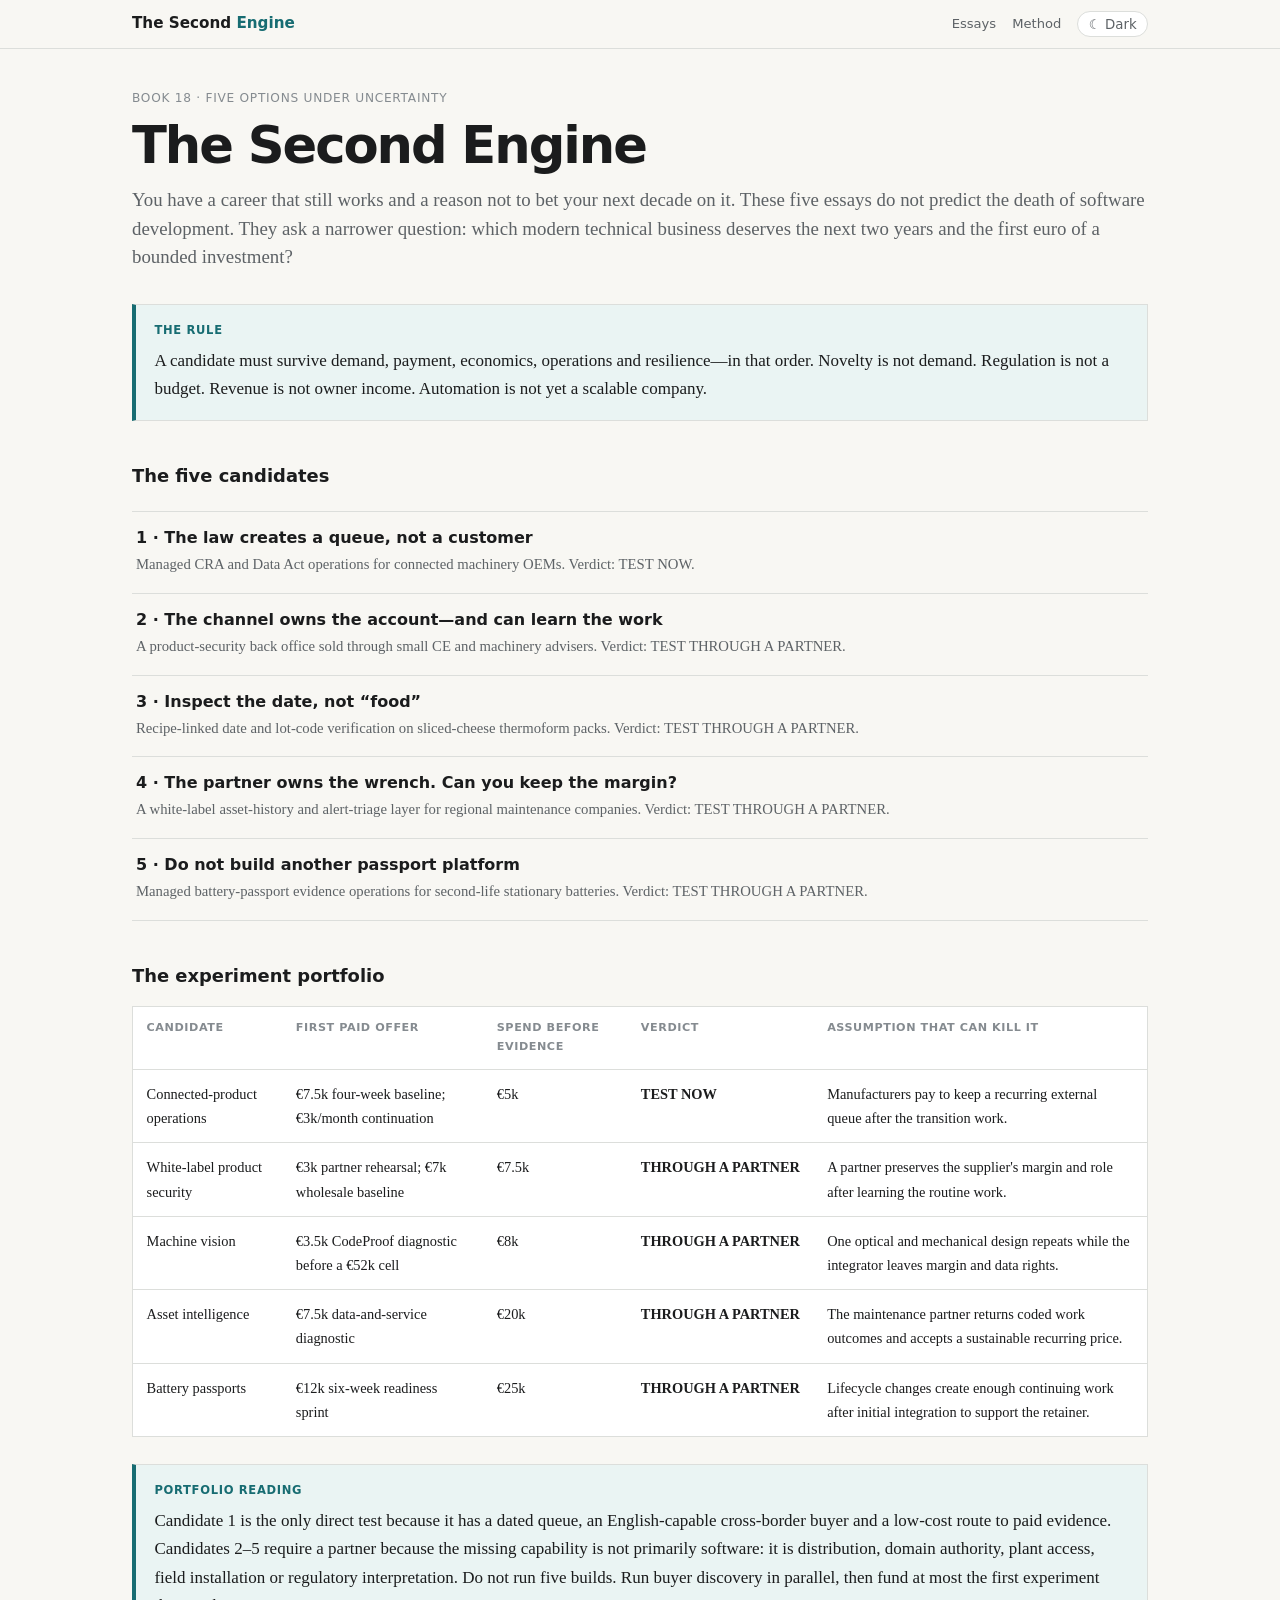
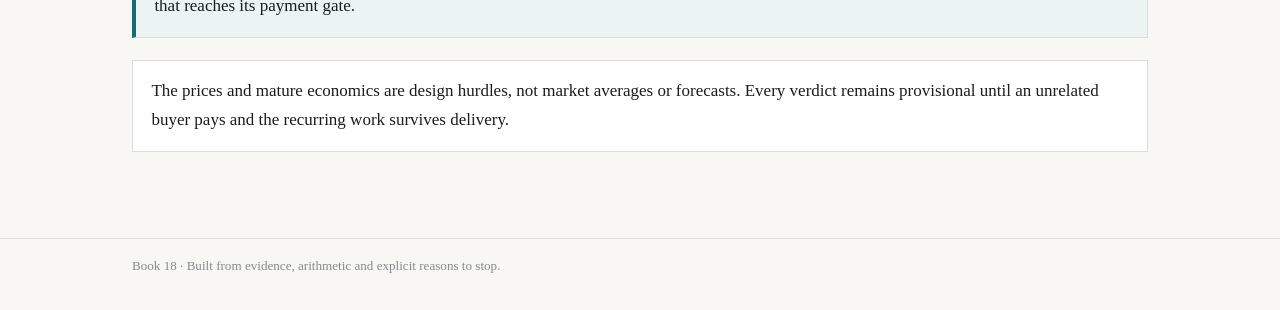
==== index.html @ 70248359 "Publish The Second Engine" ====
<!doctype html>
<html lang="en">
<head>
<meta charset="utf-8">
<meta name="viewport" content="width=device-width, initial-scale=1">
<title>The Second Engine — five businesses tested before commitment</title>
<meta name="description" content="Five evidence-led essays testing modern technical businesses for an experienced developer building a second engine before 2030.">
<link rel="stylesheet" href="static/style.css">
<script src="static/theme.js"></script>
</head>
<body>
<header class="site-header"><div class="wrap">
  <a class="brand" href="index.html">The Second <span>Engine</span></a>
  <nav class="site-nav"><a href="index.html">Essays</a><a href="about.html">Method</a><button class="theme-toggle" type="button">☾ Dark</button></nav>
</div></header>
<main class="wrap wide">
  <p class="kicker">Book 18 · Five options under uncertainty</p>
  <h1>The Second Engine</h1>
  <p class="lede">You have a career that still works and a reason not to bet your next decade on it. These five essays do not predict the death of software development. They ask a narrower question: which modern technical business deserves the next two years and the first euro of a bounded investment?</p>

  <div class="decision"><span class="tag">The rule</span>A candidate must survive demand, payment, economics, operations and resilience—in that order. Novelty is not demand. Regulation is not a budget. Revenue is not owner income. Automation is not yet a scalable company.</div>

  <h2>The five candidates</h2>
  <ol class="toc">
    <li><a href="chapters/01-connected-product-operations.html"><strong>1 · The law creates a queue, not a customer</strong><span>Managed CRA and Data Act operations for connected machinery OEMs. Verdict: TEST NOW.</span></a></li>
    <li><a href="chapters/02-white-label-product-security.html"><strong>2 · The channel owns the account—and can learn the work</strong><span>A product-security back office sold through small CE and machinery advisers. Verdict: TEST THROUGH A PARTNER.</span></a></li>
    <li><a href="chapters/03-machine-vision-food.html"><strong>3 · Inspect the date, not “food”</strong><span>Recipe-linked date and lot-code verification on sliced-cheese thermoform packs. Verdict: TEST THROUGH A PARTNER.</span></a></li>
    <li><a href="chapters/04-asset-intelligence.html"><strong>4 · The partner owns the wrench. Can you keep the margin?</strong><span>A white-label asset-history and alert-triage layer for regional maintenance companies. Verdict: TEST THROUGH A PARTNER.</span></a></li>
    <li><a href="chapters/05-product-passports.html"><strong>5 · Do not build another passport platform</strong><span>Managed battery-passport evidence operations for second-life stationary batteries. Verdict: TEST THROUGH A PARTNER.</span></a></li>
  </ol>

  <h2>The experiment portfolio</h2>
  <div class="table-wrap"><table>
    <thead><tr><th>Candidate</th><th>First paid offer</th><th>Spend before evidence</th><th>Verdict</th><th>Assumption that can kill it</th></tr></thead>
    <tbody>
      <tr><td>Connected-product operations</td><td>€7.5k four-week baseline; €3k/month continuation</td><td>€5k</td><td><span class="fit">TEST NOW</span></td><td>Manufacturers pay to keep a recurring external queue after the transition work.</td></tr>
      <tr><td>White-label product security</td><td>€3k partner rehearsal; €7k wholesale baseline</td><td>€7.5k</td><td><span class="fit">THROUGH A PARTNER</span></td><td>A partner preserves the supplier's margin and role after learning the routine work.</td></tr>
      <tr><td>Machine vision</td><td>€3.5k CodeProof diagnostic before a €52k cell</td><td>€8k</td><td><span class="fit">THROUGH A PARTNER</span></td><td>One optical and mechanical design repeats while the integrator leaves margin and data rights.</td></tr>
      <tr><td>Asset intelligence</td><td>€7.5k data-and-service diagnostic</td><td>€20k</td><td><span class="fit">THROUGH A PARTNER</span></td><td>The maintenance partner returns coded work outcomes and accepts a sustainable recurring price.</td></tr>
      <tr><td>Battery passports</td><td>€12k six-week readiness sprint</td><td>€25k</td><td><span class="fit">THROUGH A PARTNER</span></td><td>Lifecycle changes create enough continuing work after initial integration to support the retainer.</td></tr>
    </tbody>
  </table></div>

  <div class="decision"><span class="tag">Portfolio reading</span>Candidate 1 is the only direct test because it has a dated queue, an English-capable cross-border buyer and a low-cost route to paid evidence. Candidates 2–5 require a partner because the missing capability is not primarily software: it is distribution, domain authority, plant access, field installation or regulatory interpretation. Do not run five builds. Run buyer discovery in parallel, then fund at most the first experiment that reaches its payment gate.</div>

  <p class="note">The prices and mature economics are design hurdles, not market averages or forecasts. Every verdict remains provisional until an unrelated buyer pays and the recurring work survives delivery.</p>
</main>
<footer class="site-footer"><div class="wrap"><p>Book 18 · Built from evidence, arithmetic and explicit reasons to stop.</p></div></footer>
</body>
</html>
---- static/style.css ----
:root {
  --bg: #f8f7f3;
  --raised: #fff;
  --ink: #1b1c1d;
  --soft: #5d6266;
  --faint: #858b90;
  --rule: #dcdedb;
  --accent: #176c72;
  --accent-bg: #eaf4f3;
  --warn: #9a4e26;
  --warn-bg: #f8eee7;
  --measure: 42rem;
  --wide: 66rem;
}

:root[data-theme="dark"] {
  --bg: #141718;
  --raised: #1c2021;
  --ink: #e9eceb;
  --soft: #a8b0b0;
  --faint: #798182;
  --rule: #303637;
  --accent: #65bdc0;
  --accent-bg: #172a2b;
  --warn: #e29a6f;
  --warn-bg: #2c201b;
}

@media (prefers-color-scheme: dark) {
  :root:not([data-theme="light"]) {
    --bg: #141718;
    --raised: #1c2021;
    --ink: #e9eceb;
    --soft: #a8b0b0;
    --faint: #798182;
    --rule: #303637;
    --accent: #65bdc0;
    --accent-bg: #172a2b;
    --warn: #e29a6f;
    --warn-bg: #2c201b;
  }
}

* { box-sizing: border-box; }
html { -webkit-text-size-adjust: 100%; }
body {
  margin: 0;
  background: var(--bg);
  color: var(--ink);
  font: 400 1.0625rem/1.68 Charter, "Bitstream Charter", "Iowan Old Style", Georgia, serif;
  text-rendering: optimizeLegibility;
}
.wrap { max-width: var(--measure); margin: 0 auto; padding: 0 1.25rem; }
.wrap.wide { max-width: var(--wide); }

.site-header {
  position: sticky;
  top: 0;
  z-index: 10;
  border-bottom: 1px solid var(--rule);
  background: var(--bg);
}
.site-header .wrap {
  max-width: var(--wide);
  display: flex;
  align-items: center;
  justify-content: space-between;
  gap: 1rem;
  padding-top: .7rem;
  padding-bottom: .7rem;
}
.brand, .site-nav, h1, h2, h3, .kicker, .theme-toggle, .tag, th, .verdict-label {
  font-family: system-ui, -apple-system, "Segoe UI", sans-serif;
}
.brand { color: var(--ink); text-decoration: none; font-weight: 750; font-size: .95rem; }
.brand span { color: var(--accent); }
.site-nav { display: flex; align-items: center; gap: 1rem; font-size: .82rem; }
.site-nav a { color: var(--soft); text-decoration: none; }
.site-nav a:hover, a { color: var(--accent); }
.theme-toggle {
  border: 1px solid var(--rule);
  border-radius: 999px;
  background: var(--raised);
  color: var(--soft);
  padding: .28rem .65rem;
  cursor: pointer;
}

main.wrap { padding-top: 2.4rem; padding-bottom: 4rem; }
.kicker { margin: 0 0 .7rem; color: var(--faint); font-size: .76rem; letter-spacing: .06em; text-transform: uppercase; }
h1 { margin: 0 0 .8rem; font-size: clamp(2rem, 6vw, 3.2rem); line-height: 1.05; letter-spacing: -.04em; }
.lede { margin: 0 0 2rem; color: var(--soft); font-size: 1.18rem; line-height: 1.52; }
h2 { margin: 2.7rem 0 .85rem; font-size: 1.12rem; line-height: 1.3; }
h3 { margin: 1.7rem 0 .55rem; font-size: .98rem; }
p { margin: 0 0 1.05rem; }
ul, ol { padding-left: 1.25rem; }
li { margin: .35rem 0; }
blockquote { margin: 1.4rem 0; padding: .2rem 0 .2rem 1.1rem; border-left: 3px solid var(--accent); color: var(--soft); }
code { font-size: .9em; }

.decision, .model, .counter, .verdict-box, .note {
  margin: 1.4rem 0;
  padding: 1rem 1.15rem;
  border: 1px solid var(--rule);
  background: var(--raised);
}
.decision { border-left: 4px solid var(--accent); background: var(--accent-bg); }
.counter { border-left: 4px solid var(--warn); background: var(--warn-bg); }
.verdict-box { border-top: 4px solid var(--accent); }
.tag, .verdict-label {
  display: block;
  margin-bottom: .4rem;
  color: var(--accent);
  font-size: .72rem;
  font-weight: 750;
  letter-spacing: .06em;
  text-transform: uppercase;
}
.counter .tag { color: var(--warn); }
.model .big { display: block; font: 750 1.55rem/1.2 system-ui, sans-serif; color: var(--accent); }
.model small { color: var(--soft); }

.table-wrap, .ledger-wrap { overflow-x: auto; margin: 1.2rem 0 1.7rem; border: 1px solid var(--rule); }
table { width: 100%; min-width: 42rem; border-collapse: collapse; background: var(--raised); font-size: .9rem; }
th, td { padding: .75rem .85rem; border-bottom: 1px solid var(--rule); text-align: left; vertical-align: top; }
th { color: var(--faint); font-size: .7rem; letter-spacing: .05em; text-transform: uppercase; }
tr:last-child td { border-bottom: 0; }
.fit { font-weight: 750; white-space: nowrap; }

.toc { list-style: none; padding: 0; margin: 1.5rem 0; }
.toc li { margin: 0; border-top: 1px solid var(--rule); }
.toc li:last-child { border-bottom: 1px solid var(--rule); }
.toc a { display: block; padding: 1rem .25rem; text-decoration: none; color: var(--ink); }
.toc a:hover { background: var(--accent-bg); }
.toc strong { display: block; font: 720 1rem/1.3 system-ui, sans-serif; }
.toc span { display: block; margin-top: .2rem; color: var(--soft); font-size: .92rem; }

.reading { margin-top: 2.7rem; padding-top: .1rem; border-top: 1px solid var(--rule); color: var(--soft); font-size: .9rem; }
.reading li { margin: .5rem 0; }
.chapter-nav { display: grid; grid-template-columns: repeat(3, 1fr); gap: .6rem; margin-top: 3rem; }
.chapter-nav a { padding: .7rem; border: 1px solid var(--rule); text-align: center; text-decoration: none; font: 600 .78rem/1.3 system-ui, sans-serif; }
.chapter-nav a:first-child { text-align: left; }
.chapter-nav a:last-child { text-align: right; }
.site-footer { border-top: 1px solid var(--rule); color: var(--faint); font-size: .82rem; }
.site-footer .wrap { max-width: var(--wide); padding-top: 1rem; padding-bottom: 1rem; }

@media (max-width: 620px) {
  .site-nav a { display: none; }
  .chapter-nav { grid-template-columns: 1fr; }
  .chapter-nav a, .chapter-nav a:first-child, .chapter-nav a:last-child { text-align: left; }
}

@media print {
  .site-header, .theme-toggle, .chapter-nav { display: none; }
  body { background: white; color: black; }
  main.wrap { max-width: 44rem; }
  a { color: black; }
}
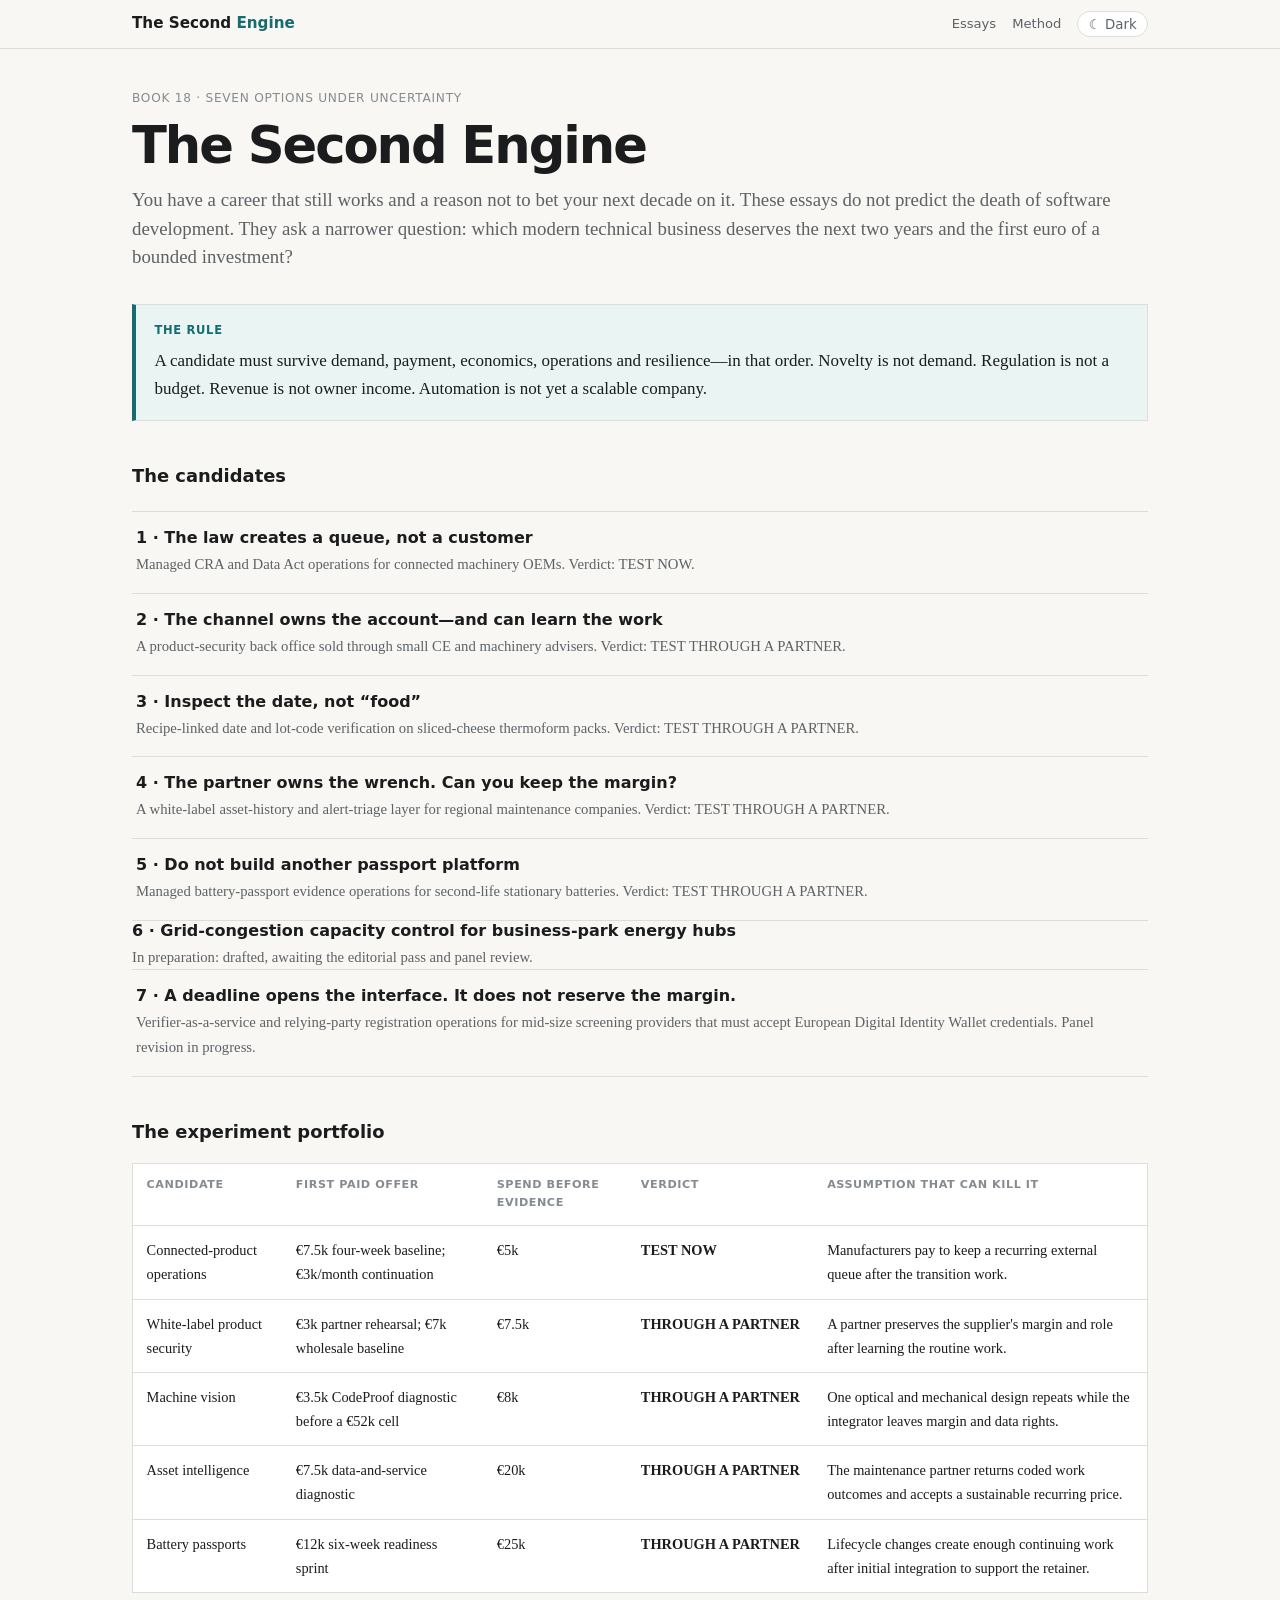
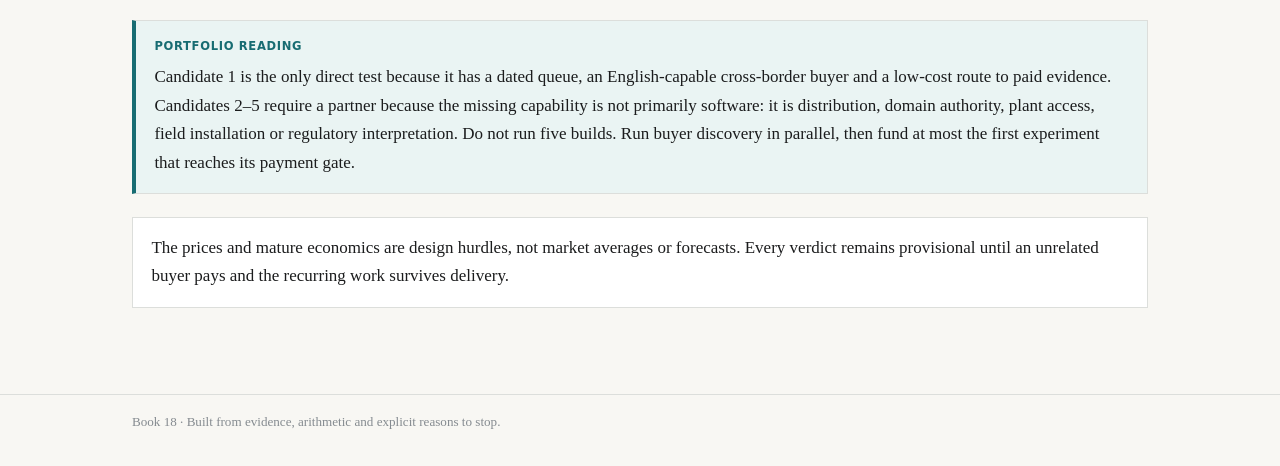
==== commit dc754b95: "Essay 7: EUDI wallet acceptance (sol draft, panel REVISE pending); essays 6/7 contracts; review lane" ====
--- a/index.html
+++ b/index.html
@@ -3,8 +3,8 @@
 <head>
 <meta charset="utf-8">
 <meta name="viewport" content="width=device-width, initial-scale=1">
-<title>The Second Engine — five businesses tested before commitment</title>
-<meta name="description" content="Five evidence-led essays testing modern technical businesses for an experienced developer building a second engine before 2030.">
+<title>The Second Engine — seven businesses tested before commitment</title>
+<meta name="description" content="Seven evidence-led essays testing modern technical businesses for an experienced developer building a second engine before 2030.">
 <link rel="stylesheet" href="static/style.css">
 <script src="static/theme.js"></script>
 </head>
@@ -14,19 +14,21 @@
   <nav class="site-nav"><a href="index.html">Essays</a><a href="about.html">Method</a><button class="theme-toggle" type="button">☾ Dark</button></nav>
 </div></header>
 <main class="wrap wide">
-  <p class="kicker">Book 18 · Five options under uncertainty</p>
+  <p class="kicker">Book 18 · Seven options under uncertainty</p>
   <h1>The Second Engine</h1>
-  <p class="lede">You have a career that still works and a reason not to bet your next decade on it. These five essays do not predict the death of software development. They ask a narrower question: which modern technical business deserves the next two years and the first euro of a bounded investment?</p>
+  <p class="lede">You have a career that still works and a reason not to bet your next decade on it. These essays do not predict the death of software development. They ask a narrower question: which modern technical business deserves the next two years and the first euro of a bounded investment?</p>
 
   <div class="decision"><span class="tag">The rule</span>A candidate must survive demand, payment, economics, operations and resilience—in that order. Novelty is not demand. Regulation is not a budget. Revenue is not owner income. Automation is not yet a scalable company.</div>
 
-  <h2>The five candidates</h2>
+  <h2>The candidates</h2>
   <ol class="toc">
     <li><a href="chapters/01-connected-product-operations.html"><strong>1 · The law creates a queue, not a customer</strong><span>Managed CRA and Data Act operations for connected machinery OEMs. Verdict: TEST NOW.</span></a></li>
     <li><a href="chapters/02-white-label-product-security.html"><strong>2 · The channel owns the account—and can learn the work</strong><span>A product-security back office sold through small CE and machinery advisers. Verdict: TEST THROUGH A PARTNER.</span></a></li>
     <li><a href="chapters/03-machine-vision-food.html"><strong>3 · Inspect the date, not “food”</strong><span>Recipe-linked date and lot-code verification on sliced-cheese thermoform packs. Verdict: TEST THROUGH A PARTNER.</span></a></li>
     <li><a href="chapters/04-asset-intelligence.html"><strong>4 · The partner owns the wrench. Can you keep the margin?</strong><span>A white-label asset-history and alert-triage layer for regional maintenance companies. Verdict: TEST THROUGH A PARTNER.</span></a></li>
     <li><a href="chapters/05-product-passports.html"><strong>5 · Do not build another passport platform</strong><span>Managed battery-passport evidence operations for second-life stationary batteries. Verdict: TEST THROUGH A PARTNER.</span></a></li>
+    <li class="pending"><strong>6 · Grid-congestion capacity control for business-park energy hubs</strong><span>In preparation: drafted, awaiting the editorial pass and panel review.</span></li>
+    <li><a href="chapters/07-eudi-wallet-acceptance.html"><strong>7 · A deadline opens the interface. It does not reserve the margin.</strong><span>Verifier-as-a-service and relying-party registration operations for mid-size screening providers that must accept European Digital Identity Wallet credentials. Panel revision in progress.</span></a></li>
   </ol>
 
   <h2>The experiment portfolio</h2>
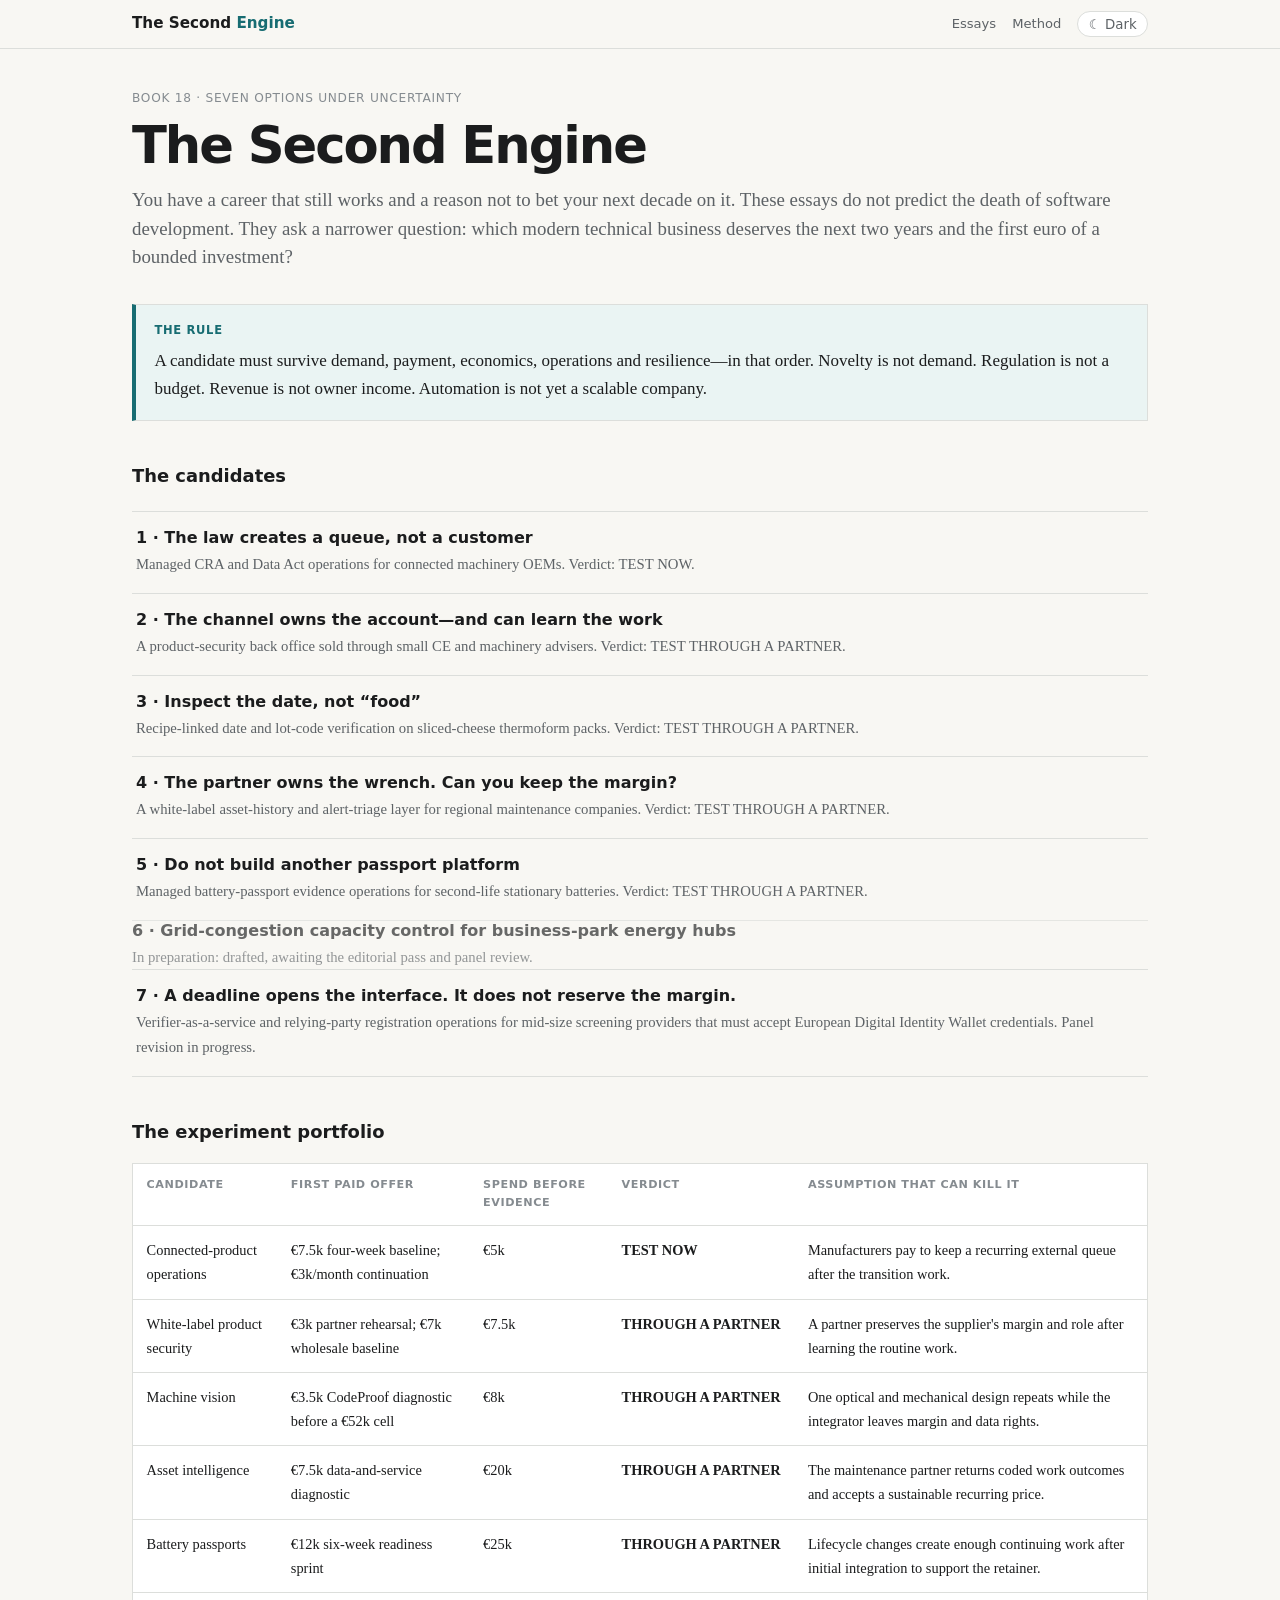
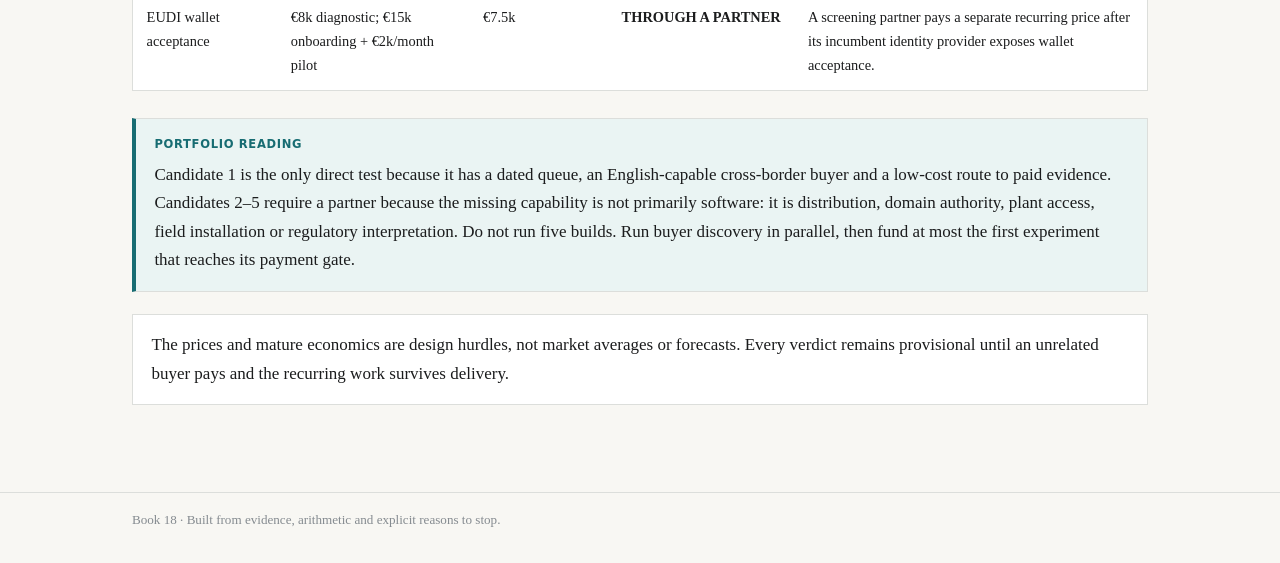
==== commit 8f65491f: "Index row, nav and pending marker for essays 6 and 7 Co-Authored-By: Claude Fable 5.1 <noreply@anthr" ====
--- a/index.html
+++ b/index.html
@@ -40,6 +40,7 @@
       <tr><td>Machine vision</td><td>€3.5k CodeProof diagnostic before a €52k cell</td><td>€8k</td><td><span class="fit">THROUGH A PARTNER</span></td><td>One optical and mechanical design repeats while the integrator leaves margin and data rights.</td></tr>
       <tr><td>Asset intelligence</td><td>€7.5k data-and-service diagnostic</td><td>€20k</td><td><span class="fit">THROUGH A PARTNER</span></td><td>The maintenance partner returns coded work outcomes and accepts a sustainable recurring price.</td></tr>
       <tr><td>Battery passports</td><td>€12k six-week readiness sprint</td><td>€25k</td><td><span class="fit">THROUGH A PARTNER</span></td><td>Lifecycle changes create enough continuing work after initial integration to support the retainer.</td></tr>
+      <tr><td>EUDI wallet acceptance</td><td>€8k diagnostic; €15k onboarding + €2k/month pilot</td><td>€7.5k</td><td><span class="fit">THROUGH A PARTNER</span></td><td>A screening partner pays a separate recurring price after its incumbent identity provider exposes wallet acceptance.</td></tr>
     </tbody>
   </table></div>
 
--- a/static/style.css
+++ b/static/style.css
@@ -156,3 +156,6 @@
   main.wrap { max-width: 44rem; }
   a { color: black; }
 }
+
+.toc li.pending{opacity:.65}
+.toc li.pending strong{display:block}
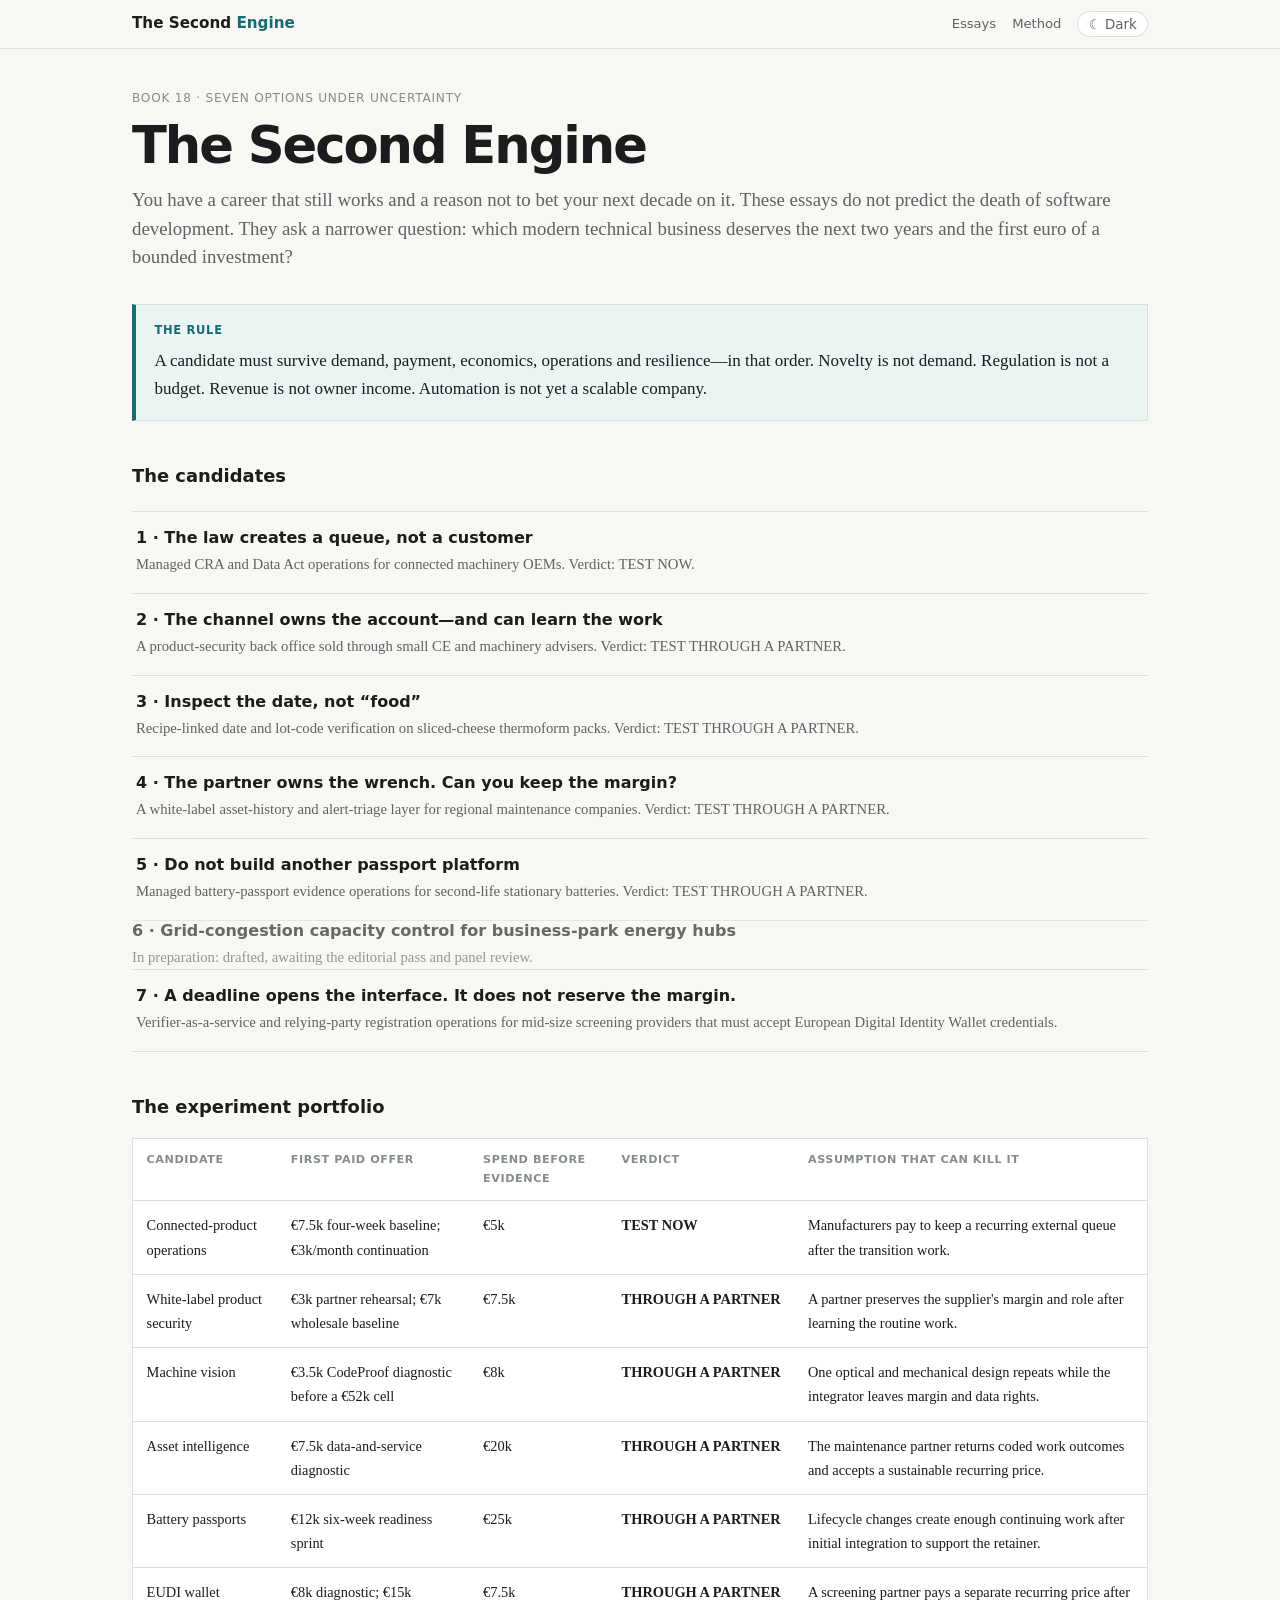
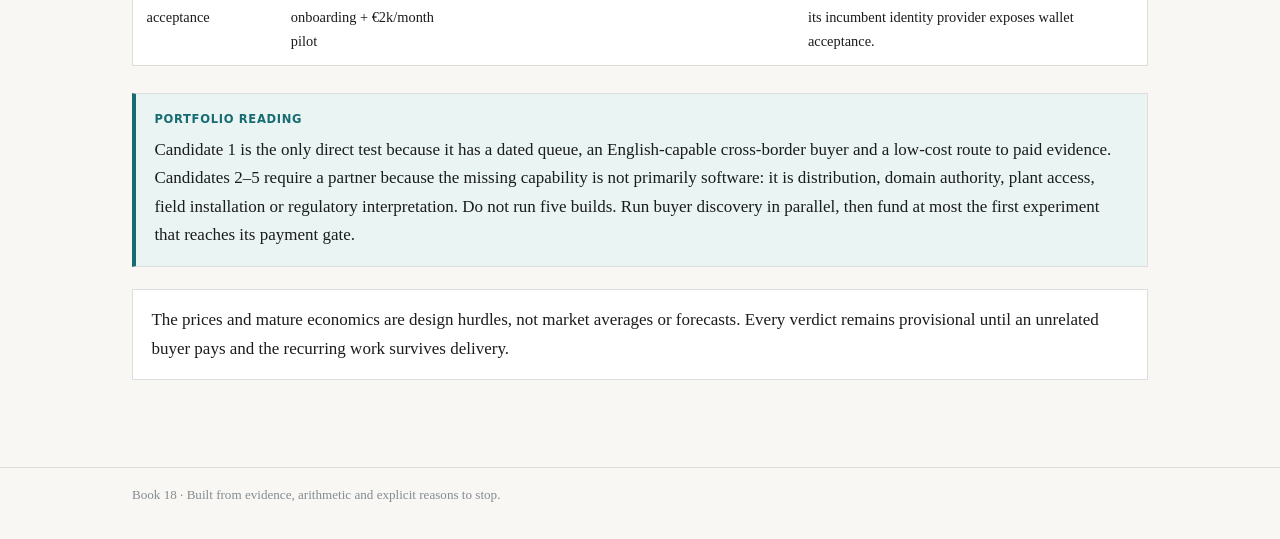
==== commit db886d1a: "Essay 7: panel findings applied (workload model, Art. 5b custody, customer-twenty chain, 2024/2982 t" ====
--- a/index.html
+++ b/index.html
@@ -28,7 +28,7 @@
     <li><a href="chapters/04-asset-intelligence.html"><strong>4 · The partner owns the wrench. Can you keep the margin?</strong><span>A white-label asset-history and alert-triage layer for regional maintenance companies. Verdict: TEST THROUGH A PARTNER.</span></a></li>
     <li><a href="chapters/05-product-passports.html"><strong>5 · Do not build another passport platform</strong><span>Managed battery-passport evidence operations for second-life stationary batteries. Verdict: TEST THROUGH A PARTNER.</span></a></li>
     <li class="pending"><strong>6 · Grid-congestion capacity control for business-park energy hubs</strong><span>In preparation: drafted, awaiting the editorial pass and panel review.</span></li>
-    <li><a href="chapters/07-eudi-wallet-acceptance.html"><strong>7 · A deadline opens the interface. It does not reserve the margin.</strong><span>Verifier-as-a-service and relying-party registration operations for mid-size screening providers that must accept European Digital Identity Wallet credentials. Panel revision in progress.</span></a></li>
+    <li><a href="chapters/07-eudi-wallet-acceptance.html"><strong>7 · A deadline opens the interface. It does not reserve the margin.</strong><span>Verifier-as-a-service and relying-party registration operations for mid-size screening providers that must accept European Digital Identity Wallet credentials.</span></a></li>
   </ol>
 
   <h2>The experiment portfolio</h2>
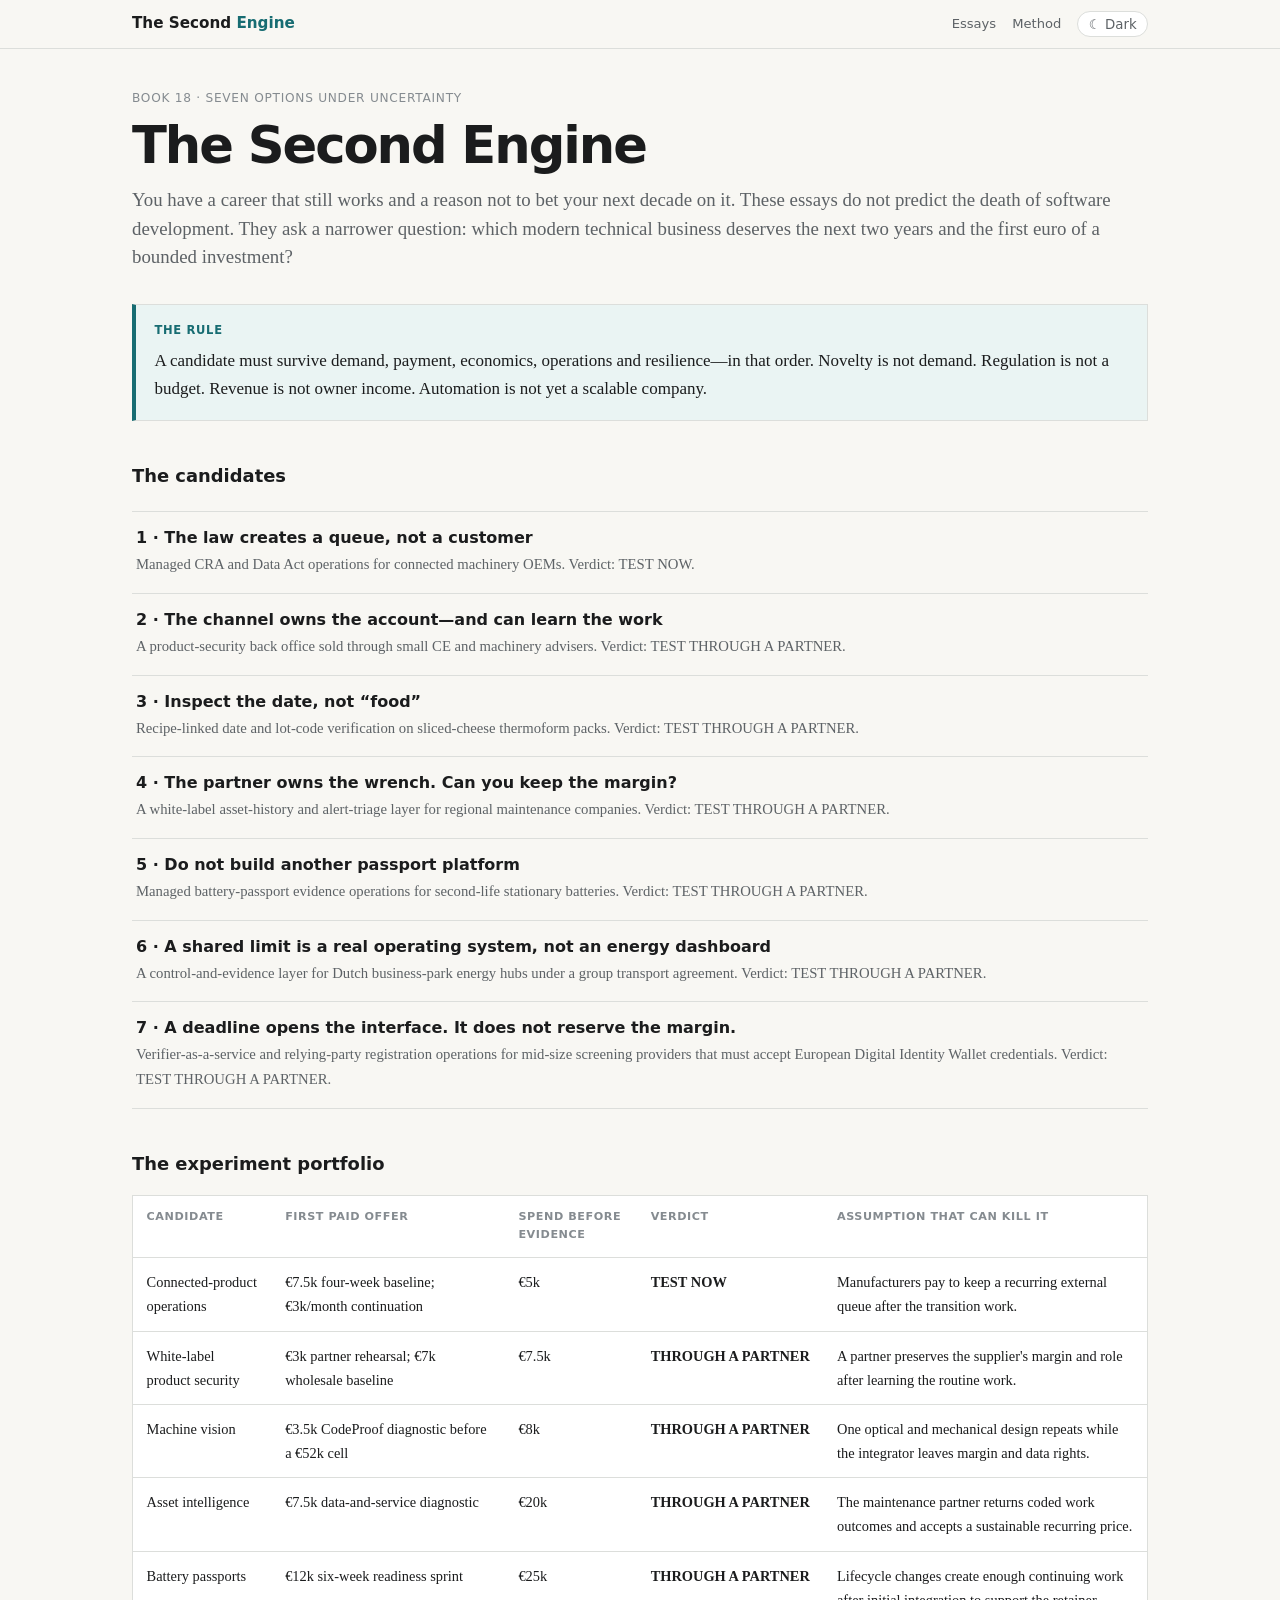
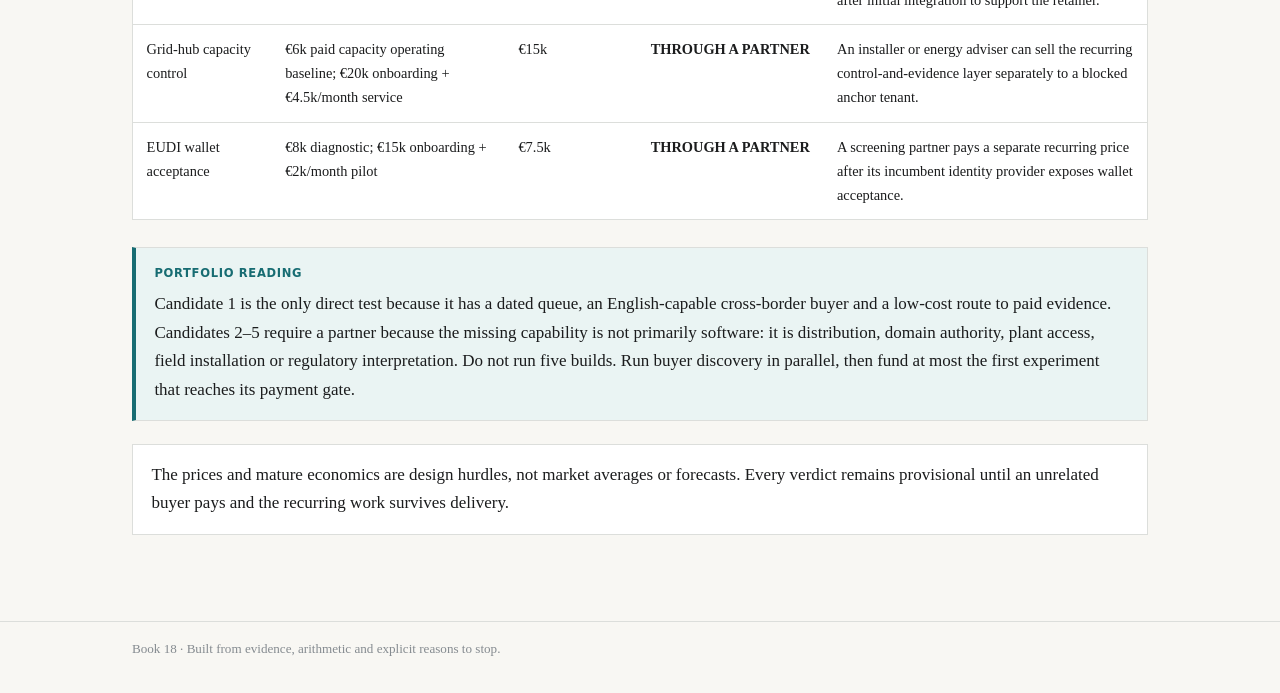
==== commit afddb138: "Essay 6: grid-hub capacity control (sol rewrite, panel findings applied); nav 05→06→07; index row an" ====
--- a/index.html
+++ b/index.html
@@ -27,8 +27,8 @@
     <li><a href="chapters/03-machine-vision-food.html"><strong>3 · Inspect the date, not “food”</strong><span>Recipe-linked date and lot-code verification on sliced-cheese thermoform packs. Verdict: TEST THROUGH A PARTNER.</span></a></li>
     <li><a href="chapters/04-asset-intelligence.html"><strong>4 · The partner owns the wrench. Can you keep the margin?</strong><span>A white-label asset-history and alert-triage layer for regional maintenance companies. Verdict: TEST THROUGH A PARTNER.</span></a></li>
     <li><a href="chapters/05-product-passports.html"><strong>5 · Do not build another passport platform</strong><span>Managed battery-passport evidence operations for second-life stationary batteries. Verdict: TEST THROUGH A PARTNER.</span></a></li>
-    <li class="pending"><strong>6 · Grid-congestion capacity control for business-park energy hubs</strong><span>In preparation: drafted, awaiting the editorial pass and panel review.</span></li>
-    <li><a href="chapters/07-eudi-wallet-acceptance.html"><strong>7 · A deadline opens the interface. It does not reserve the margin.</strong><span>Verifier-as-a-service and relying-party registration operations for mid-size screening providers that must accept European Digital Identity Wallet credentials.</span></a></li>
+    <li><a href="chapters/06-grid-capacity-hubs.html"><strong>6 · A shared limit is a real operating system, not an energy dashboard</strong><span>A control-and-evidence layer for Dutch business-park energy hubs under a group transport agreement. Verdict: TEST THROUGH A PARTNER.</span></a></li>
+    <li><a href="chapters/07-eudi-wallet-acceptance.html"><strong>7 · A deadline opens the interface. It does not reserve the margin.</strong><span>Verifier-as-a-service and relying-party registration operations for mid-size screening providers that must accept European Digital Identity Wallet credentials. Verdict: TEST THROUGH A PARTNER.</span></a></li>
   </ol>
 
   <h2>The experiment portfolio</h2>
@@ -40,6 +40,7 @@
       <tr><td>Machine vision</td><td>€3.5k CodeProof diagnostic before a €52k cell</td><td>€8k</td><td><span class="fit">THROUGH A PARTNER</span></td><td>One optical and mechanical design repeats while the integrator leaves margin and data rights.</td></tr>
       <tr><td>Asset intelligence</td><td>€7.5k data-and-service diagnostic</td><td>€20k</td><td><span class="fit">THROUGH A PARTNER</span></td><td>The maintenance partner returns coded work outcomes and accepts a sustainable recurring price.</td></tr>
       <tr><td>Battery passports</td><td>€12k six-week readiness sprint</td><td>€25k</td><td><span class="fit">THROUGH A PARTNER</span></td><td>Lifecycle changes create enough continuing work after initial integration to support the retainer.</td></tr>
+      <tr><td>Grid-hub capacity control</td><td>€6k paid capacity operating baseline; €20k onboarding + €4.5k/month service</td><td>€15k</td><td><span class="fit">THROUGH A PARTNER</span></td><td>An installer or energy adviser can sell the recurring control-and-evidence layer separately to a blocked anchor tenant.</td></tr>
       <tr><td>EUDI wallet acceptance</td><td>€8k diagnostic; €15k onboarding + €2k/month pilot</td><td>€7.5k</td><td><span class="fit">THROUGH A PARTNER</span></td><td>A screening partner pays a separate recurring price after its incumbent identity provider exposes wallet acceptance.</td></tr>
     </tbody>
   </table></div>
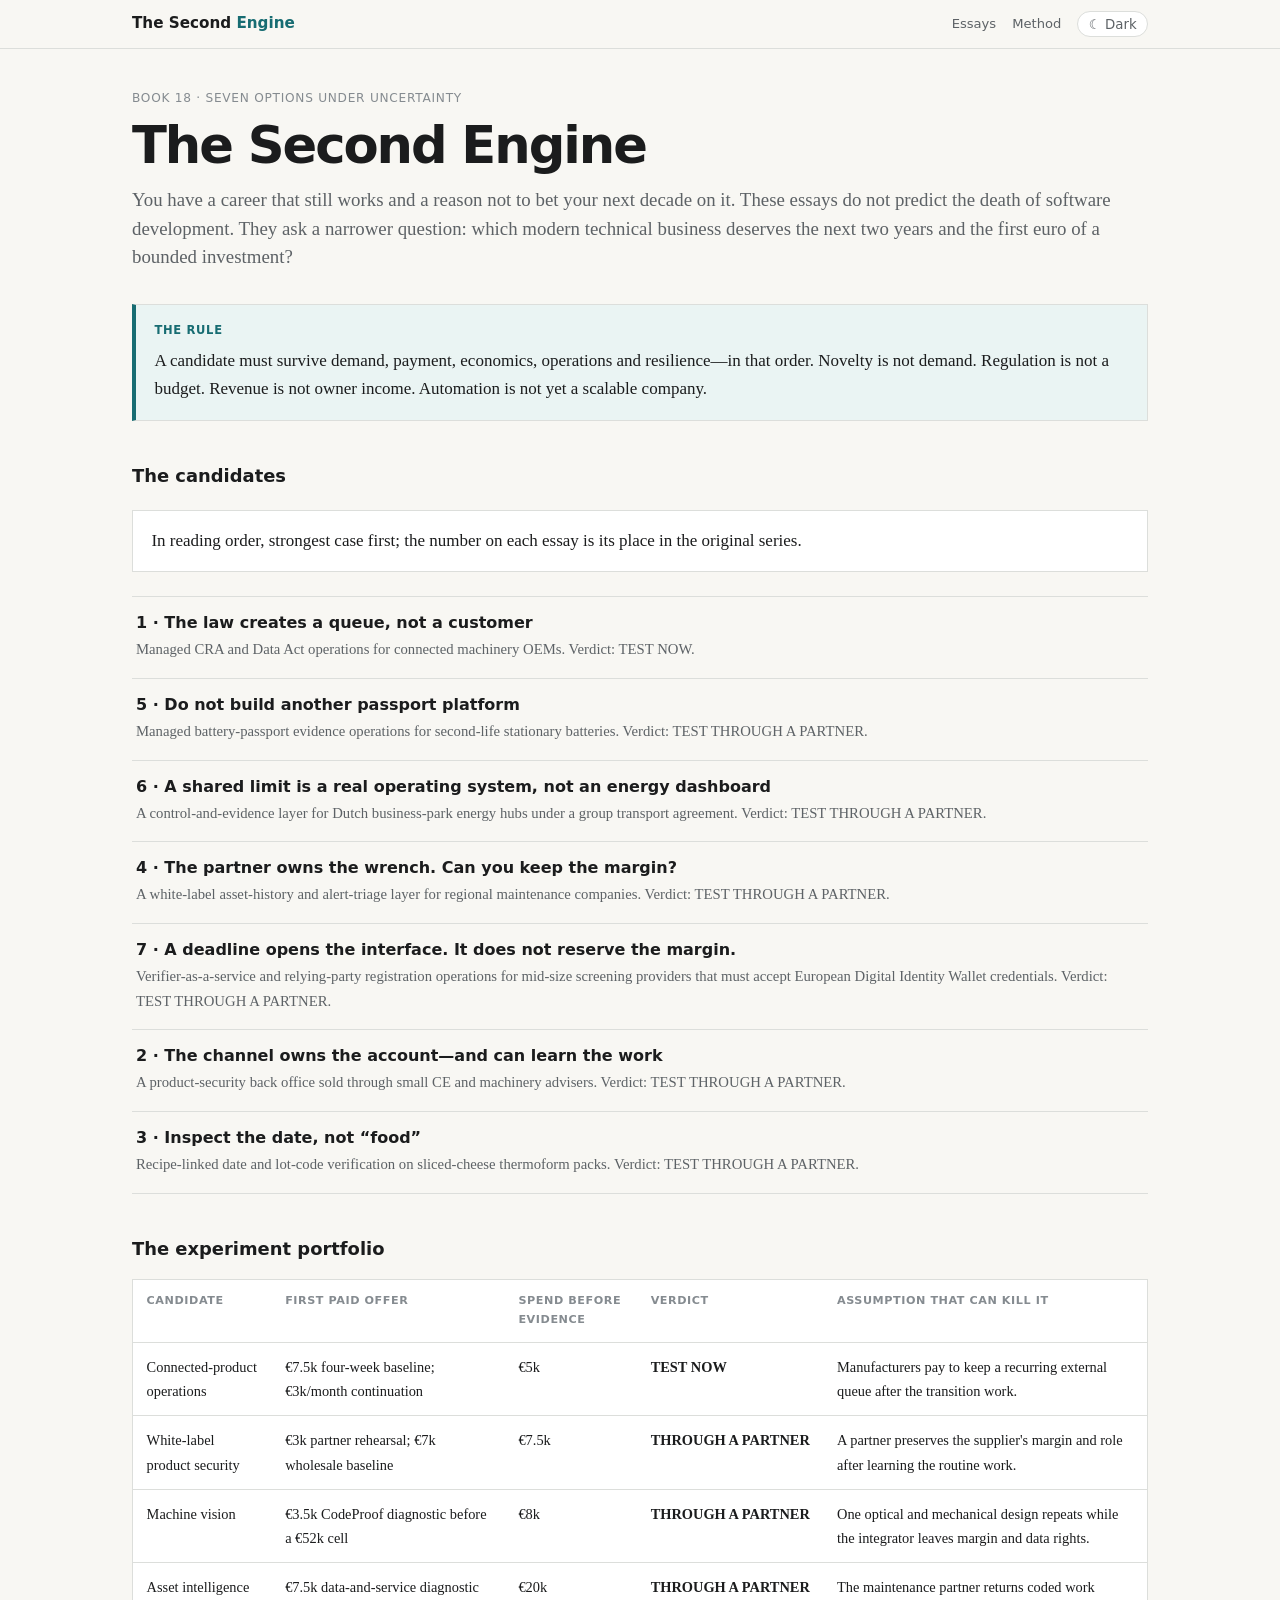
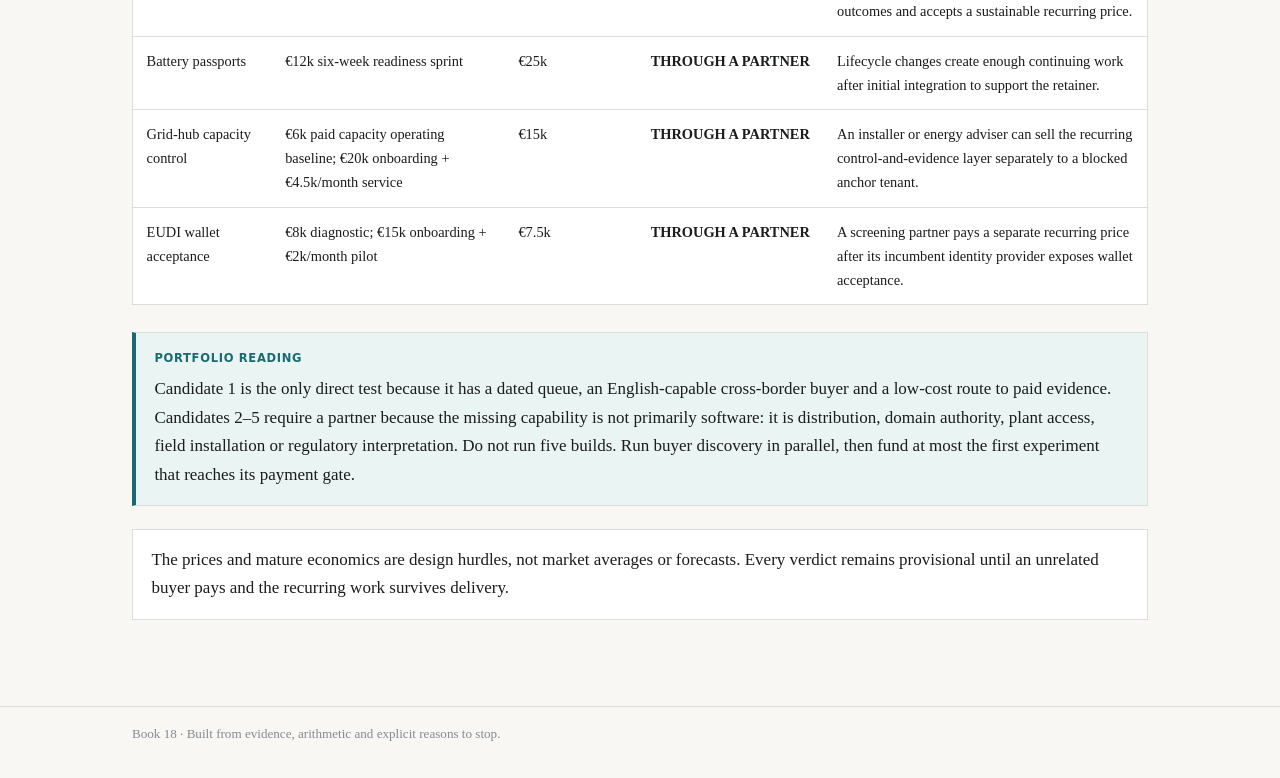
==== commit 7d8b3768: "Reading order: index and prev/next follow the launch order (1, 5, 6, 4, 7, 2, 3); numbers unchanged " ====
--- a/index.html
+++ b/index.html
@@ -21,14 +21,15 @@
   <div class="decision"><span class="tag">The rule</span>A candidate must survive demand, payment, economics, operations and resilience—in that order. Novelty is not demand. Regulation is not a budget. Revenue is not owner income. Automation is not yet a scalable company.</div>
 
   <h2>The candidates</h2>
+  <p class="note">In reading order, strongest case first; the number on each essay is its place in the original series.</p>
   <ol class="toc">
     <li><a href="chapters/01-connected-product-operations.html"><strong>1 · The law creates a queue, not a customer</strong><span>Managed CRA and Data Act operations for connected machinery OEMs. Verdict: TEST NOW.</span></a></li>
+    <li><a href="chapters/05-product-passports.html"><strong>5 · Do not build another passport platform</strong><span>Managed battery-passport evidence operations for second-life stationary batteries. Verdict: TEST THROUGH A PARTNER.</span></a></li>
+    <li><a href="chapters/06-grid-capacity-hubs.html"><strong>6 · A shared limit is a real operating system, not an energy dashboard</strong><span>A control-and-evidence layer for Dutch business-park energy hubs under a group transport agreement. Verdict: TEST THROUGH A PARTNER.</span></a></li>
+    <li><a href="chapters/04-asset-intelligence.html"><strong>4 · The partner owns the wrench. Can you keep the margin?</strong><span>A white-label asset-history and alert-triage layer for regional maintenance companies. Verdict: TEST THROUGH A PARTNER.</span></a></li>
+    <li><a href="chapters/07-eudi-wallet-acceptance.html"><strong>7 · A deadline opens the interface. It does not reserve the margin.</strong><span>Verifier-as-a-service and relying-party registration operations for mid-size screening providers that must accept European Digital Identity Wallet credentials. Verdict: TEST THROUGH A PARTNER.</span></a></li>
     <li><a href="chapters/02-white-label-product-security.html"><strong>2 · The channel owns the account—and can learn the work</strong><span>A product-security back office sold through small CE and machinery advisers. Verdict: TEST THROUGH A PARTNER.</span></a></li>
     <li><a href="chapters/03-machine-vision-food.html"><strong>3 · Inspect the date, not “food”</strong><span>Recipe-linked date and lot-code verification on sliced-cheese thermoform packs. Verdict: TEST THROUGH A PARTNER.</span></a></li>
-    <li><a href="chapters/04-asset-intelligence.html"><strong>4 · The partner owns the wrench. Can you keep the margin?</strong><span>A white-label asset-history and alert-triage layer for regional maintenance companies. Verdict: TEST THROUGH A PARTNER.</span></a></li>
-    <li><a href="chapters/05-product-passports.html"><strong>5 · Do not build another passport platform</strong><span>Managed battery-passport evidence operations for second-life stationary batteries. Verdict: TEST THROUGH A PARTNER.</span></a></li>
-    <li><a href="chapters/06-grid-capacity-hubs.html"><strong>6 · A shared limit is a real operating system, not an energy dashboard</strong><span>A control-and-evidence layer for Dutch business-park energy hubs under a group transport agreement. Verdict: TEST THROUGH A PARTNER.</span></a></li>
-    <li><a href="chapters/07-eudi-wallet-acceptance.html"><strong>7 · A deadline opens the interface. It does not reserve the margin.</strong><span>Verifier-as-a-service and relying-party registration operations for mid-size screening providers that must accept European Digital Identity Wallet credentials. Verdict: TEST THROUGH A PARTNER.</span></a></li>
   </ol>
 
   <h2>The experiment portfolio</h2>
